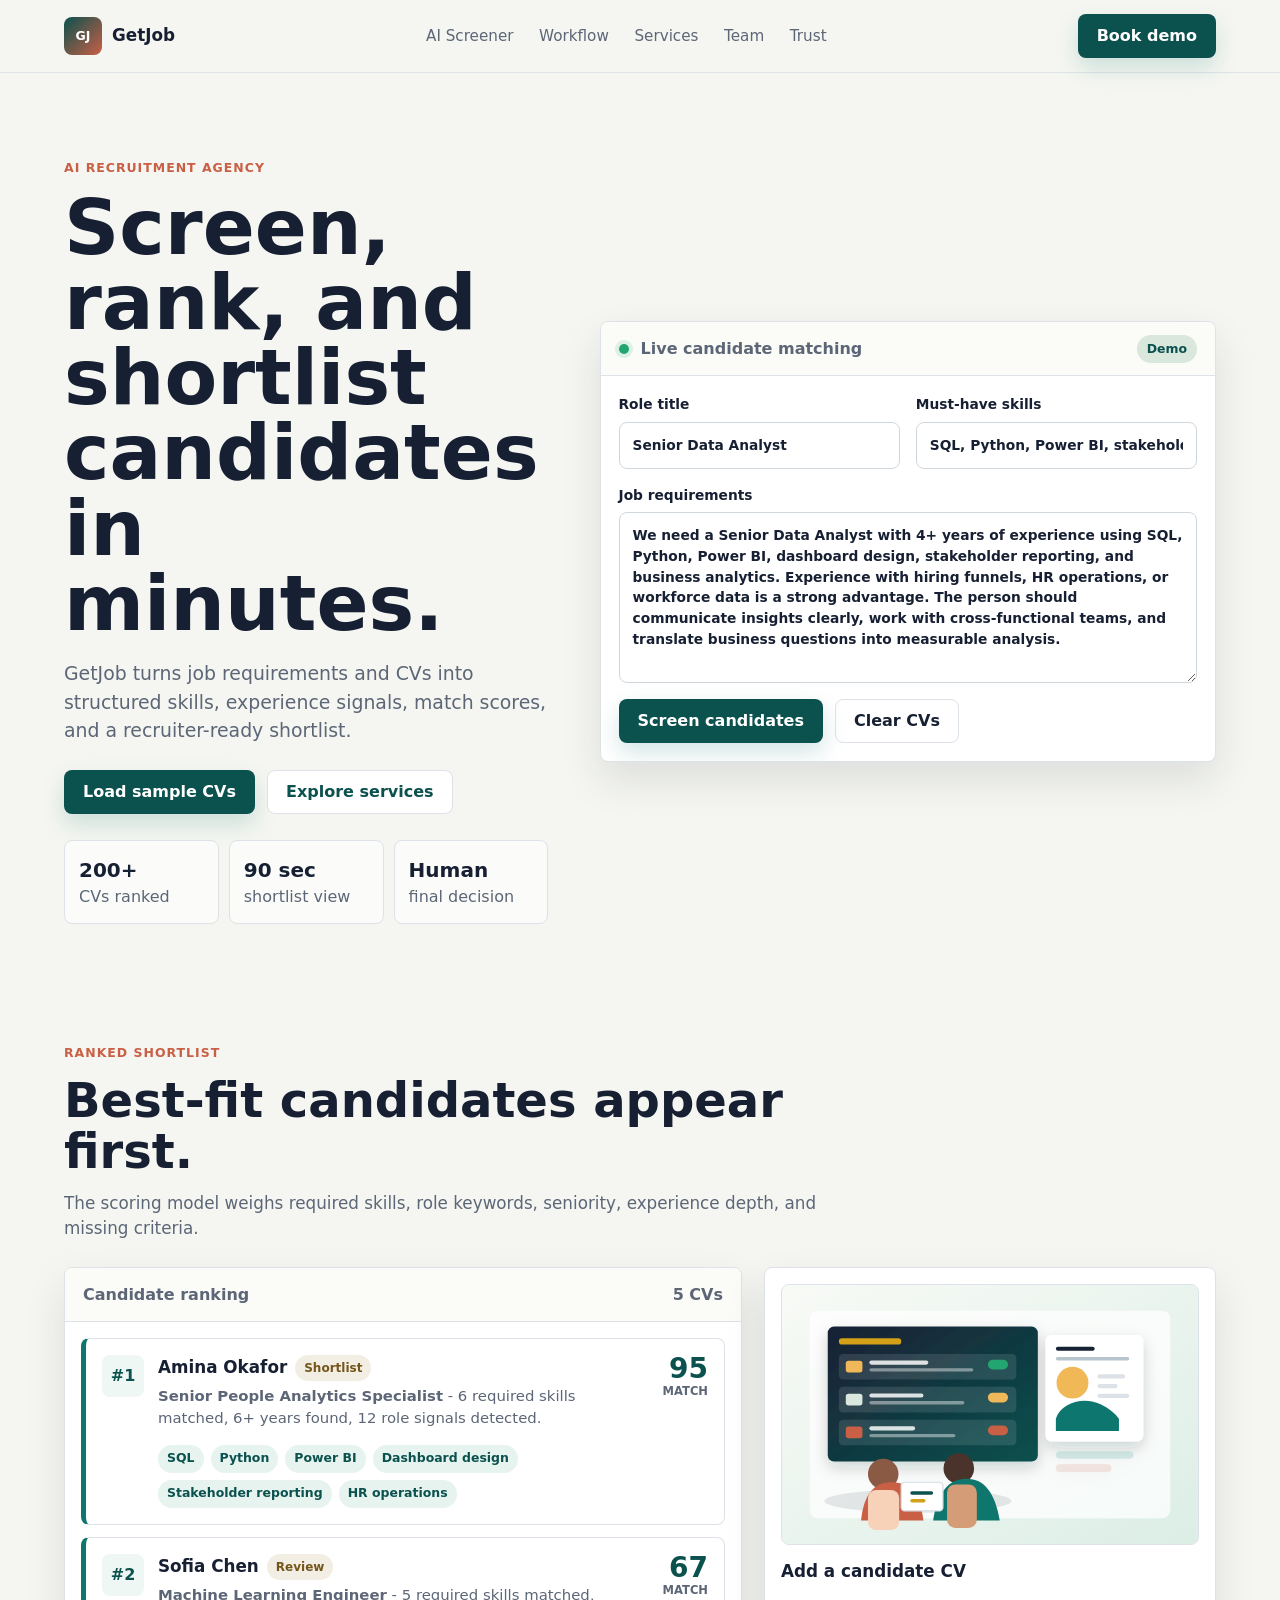
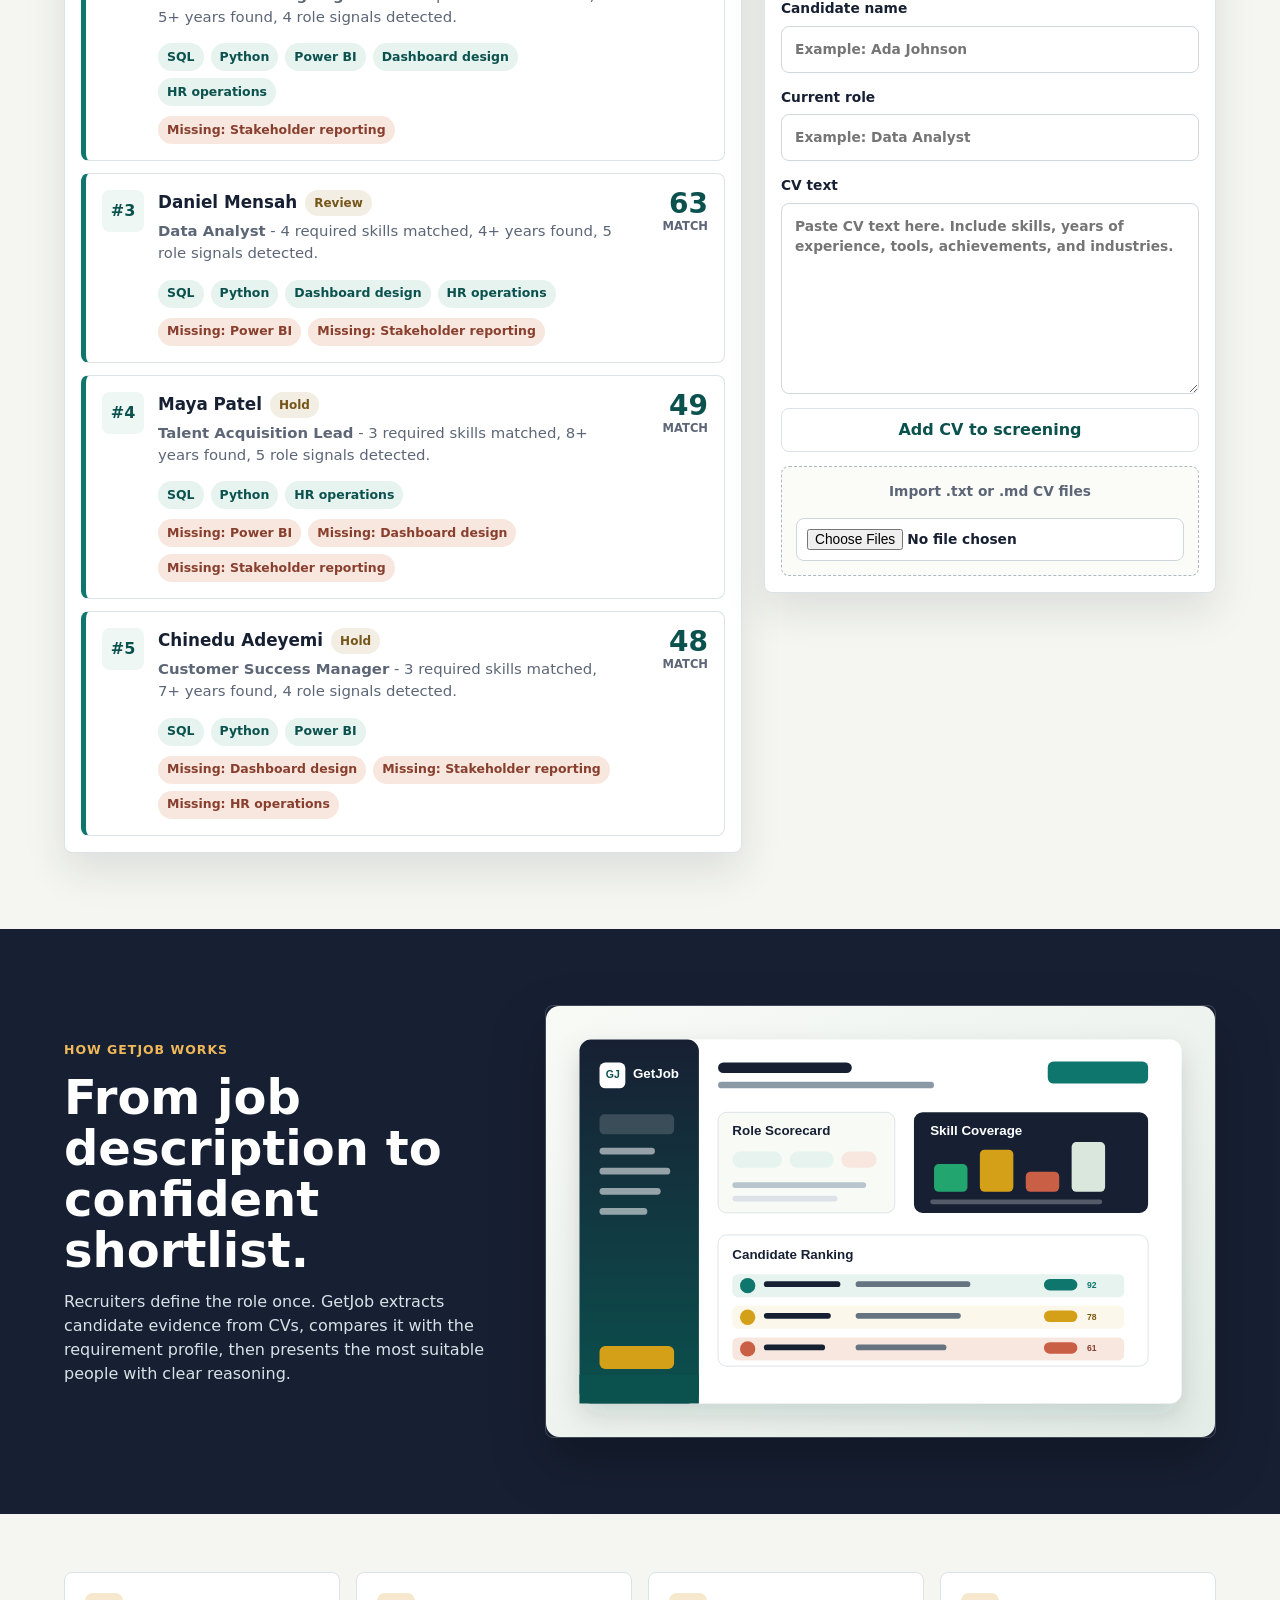
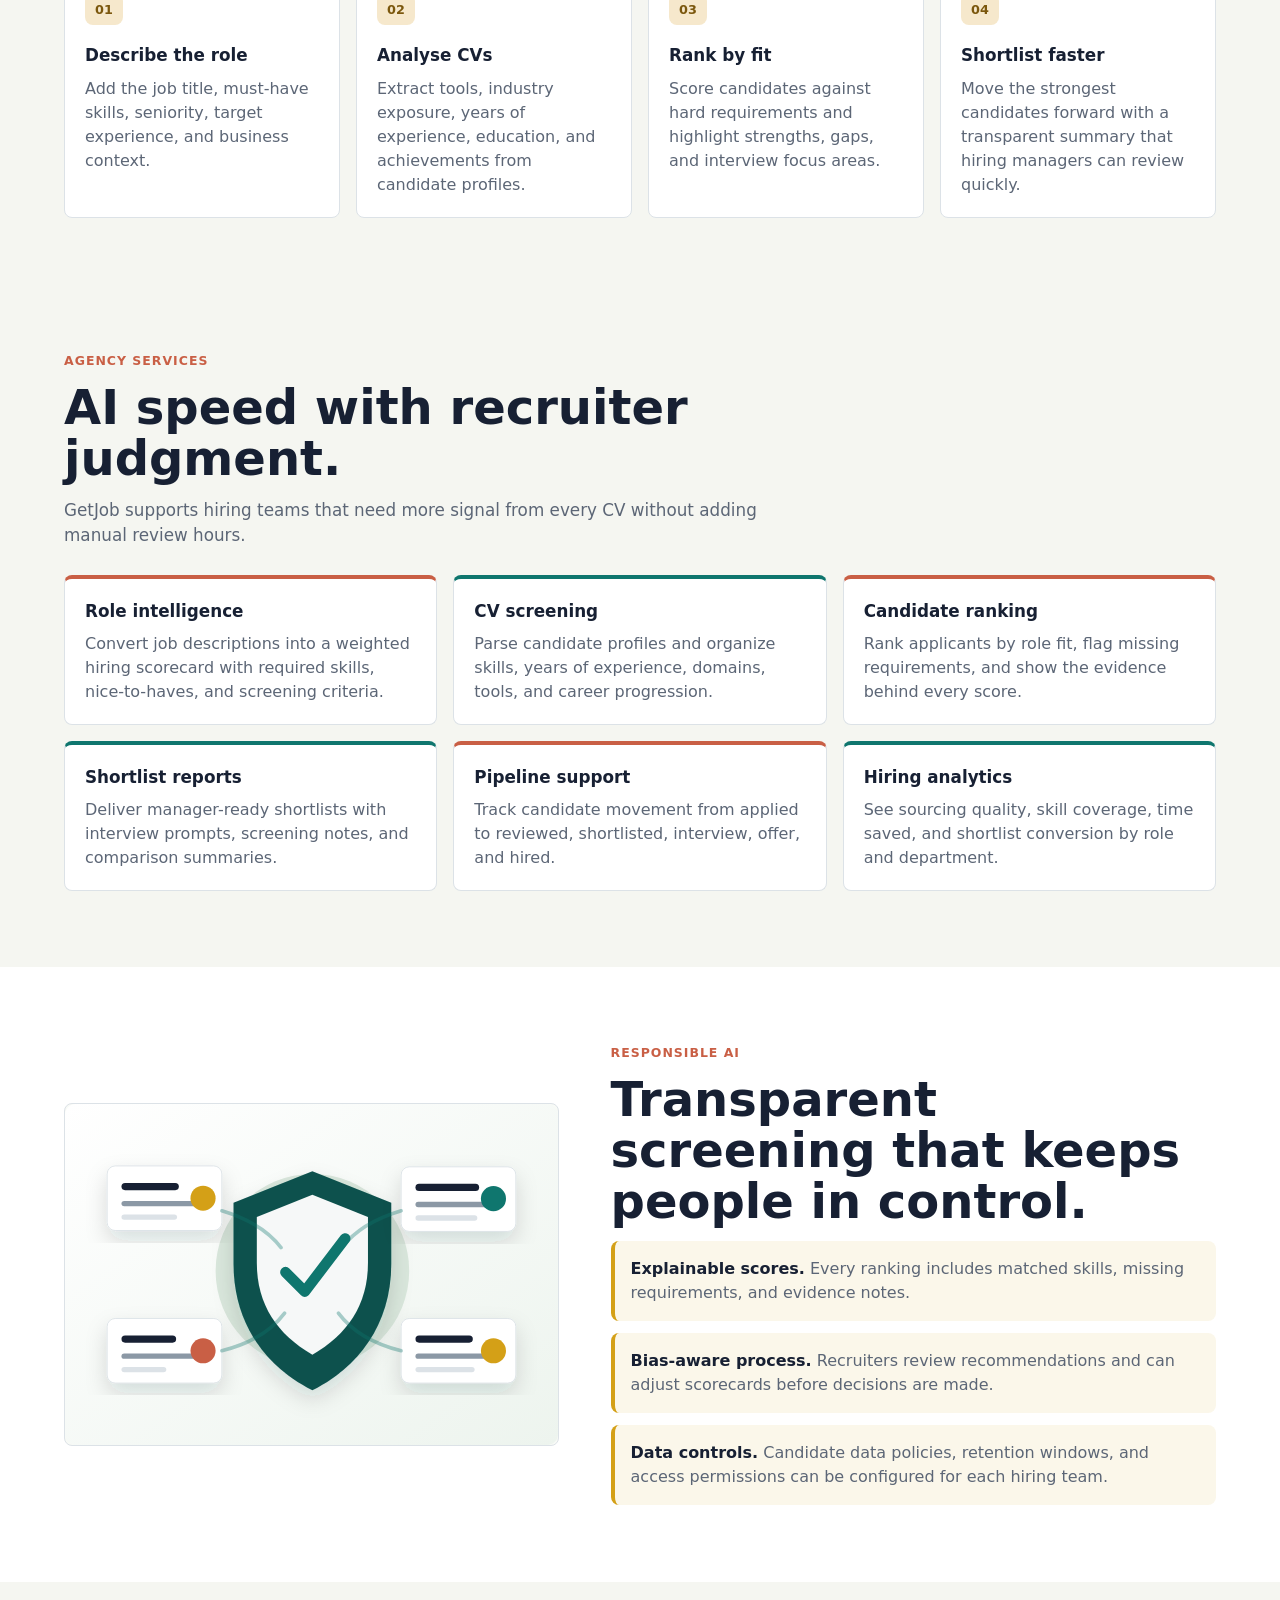
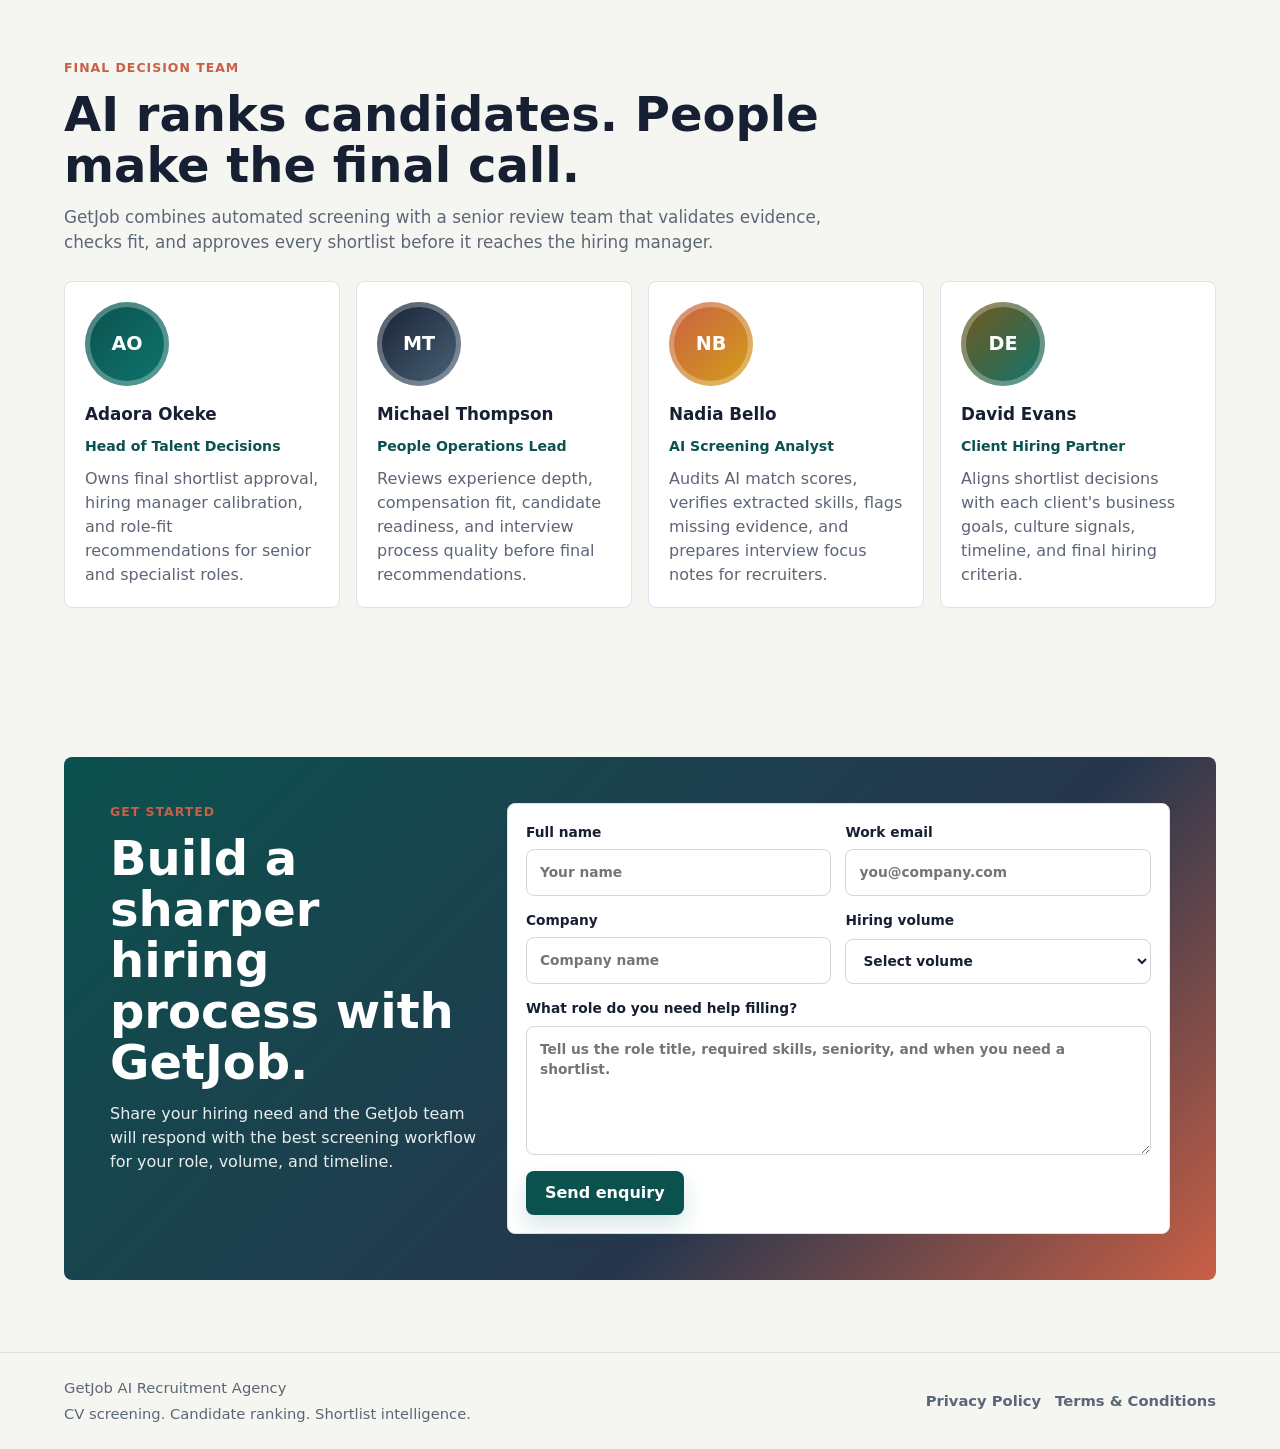
==== index.html @ 0c902a04 "Initial commit" ====
<!DOCTYPE html>
<html lang="en">
  <head>
    <meta charset="UTF-8" />
    <meta name="viewport" content="width=device-width, initial-scale=1.0" />
    <title>GetJob | AI Recruitment Agency</title>
    <meta
      name="description"
      content="GetJob screens CVs, extracts skills and experience, ranks candidates against job requirements, and gives HR teams a ready shortlist."
    />
    <link rel="stylesheet" href="styles.css" />
  </head>
  <body>
    <header class="site-header">
      <a class="brand" href="#top" aria-label="GetJob home">
        <span class="brand-mark">GJ</span>
        <span>GetJob</span>
      </a>
      <nav class="nav-links" aria-label="Primary navigation">
        <a href="#screening">AI Screener</a>
        <a href="#workflow">Workflow</a>
        <a href="#services">Services</a>
        <a href="#team">Team</a>
        <a href="#trust">Trust</a>
      </nav>
      <a class="header-action" href="#contact">Book demo</a>
    </header>

    <main id="top">
      <section class="hero-shell" id="screening">
        <div class="hero-copy">
          <p class="eyebrow">AI Recruitment Agency</p>
          <h1>Screen, rank, and shortlist candidates in minutes.</h1>
          <p class="lead">
            GetJob turns job requirements and CVs into structured skills,
            experience signals, match scores, and a recruiter-ready shortlist.
          </p>
          <div class="hero-actions">
            <button class="primary-button" type="button" data-load-sample>
              Load sample CVs
            </button>
            <a class="secondary-button" href="#services">Explore services</a>
          </div>
          <div class="metrics-strip" aria-label="Product highlights">
            <span><strong>200+</strong> CVs ranked</span>
            <span><strong>90 sec</strong> shortlist view</span>
            <span><strong>Human</strong> final decision</span>
          </div>
        </div>

        <div class="screening-board" aria-label="AI screening workspace">
          <div class="board-toolbar">
            <span class="status-dot"></span>
            <span>Live candidate matching</span>
            <span class="toolbar-pill">Demo</span>
          </div>
          <form class="screening-form" id="screeningForm">
            <label>
              Role title
              <input
                id="roleTitle"
                type="text"
                value="Senior Data Analyst"
                autocomplete="off"
              />
            </label>
            <label>
              Must-have skills
              <input
                id="mustHave"
                type="text"
                value="SQL, Python, Power BI, stakeholder reporting"
                autocomplete="off"
              />
            </label>
            <label class="wide-field">
              Job requirements
              <textarea id="jobRequirements" rows="7">We need a Senior Data Analyst with 4+ years of experience using SQL, Python, Power BI, dashboard design, stakeholder reporting, and business analytics. Experience with hiring funnels, HR operations, or workforce data is a strong advantage. The person should communicate insights clearly, work with cross-functional teams, and translate business questions into measurable analysis.</textarea>
            </label>
            <div class="form-actions">
              <button class="primary-button" type="submit">Screen candidates</button>
              <button class="ghost-button" type="button" data-clear-candidates>
                Clear CVs
              </button>
            </div>
          </form>
        </div>
      </section>

      <section class="results-section" aria-labelledby="rankedTitle">
        <div class="section-heading">
          <p class="eyebrow">Ranked Shortlist</p>
          <h2 id="rankedTitle">Best-fit candidates appear first.</h2>
          <p>
            The scoring model weighs required skills, role keywords,
            seniority, experience depth, and missing criteria.
          </p>
        </div>
        <div class="results-layout">
          <div class="shortlist-panel">
            <div class="panel-header">
              <span>Candidate ranking</span>
              <strong id="candidateCount">0 CVs</strong>
            </div>
            <div id="candidateResults" class="candidate-results"></div>
          </div>
          <aside class="cv-intake" aria-label="Add candidate CV">
            <img
              src="assets/hero-recruitment.svg"
              alt="Recruitment team reviewing ranked candidates"
              class="intake-image"
            />
            <h3>Add a candidate CV</h3>
            <label>
              Candidate name
              <input id="candidateName" type="text" placeholder="Example: Ada Johnson" />
            </label>
            <label>
              Current role
              <input id="candidateRole" type="text" placeholder="Example: Data Analyst" />
            </label>
            <label>
              CV text
              <textarea
                id="candidateCv"
                rows="8"
                placeholder="Paste CV text here. Include skills, years of experience, tools, achievements, and industries."
              ></textarea>
            </label>
            <button class="secondary-button full-width" type="button" data-add-cv>
              Add CV to screening
            </button>
            <label class="file-drop">
              <span>Import .txt or .md CV files</span>
              <input id="cvFiles" type="file" accept=".txt,.md" multiple />
            </label>
          </aside>
        </div>
      </section>

      <section class="visual-band" id="workflow">
        <div class="visual-copy">
          <p class="eyebrow">How GetJob Works</p>
          <h2>From job description to confident shortlist.</h2>
          <p>
            Recruiters define the role once. GetJob extracts candidate
            evidence from CVs, compares it with the requirement profile, then
            presents the most suitable people with clear reasoning.
          </p>
        </div>
        <img
          src="assets/product-dashboard.svg"
          alt="GetJob product dashboard showing candidate scores and skill matches"
          class="dashboard-image"
        />
      </section>

      <section class="step-grid" aria-label="GetJob workflow stages">
        <article>
          <span class="step-number">01</span>
          <h3>Describe the role</h3>
          <p>
            Add the job title, must-have skills, seniority, target experience,
            and business context.
          </p>
        </article>
        <article>
          <span class="step-number">02</span>
          <h3>Analyse CVs</h3>
          <p>
            Extract tools, industry exposure, years of experience, education,
            and achievements from candidate profiles.
          </p>
        </article>
        <article>
          <span class="step-number">03</span>
          <h3>Rank by fit</h3>
          <p>
            Score candidates against hard requirements and highlight strengths,
            gaps, and interview focus areas.
          </p>
        </article>
        <article>
          <span class="step-number">04</span>
          <h3>Shortlist faster</h3>
          <p>
            Move the strongest candidates forward with a transparent summary
            that hiring managers can review quickly.
          </p>
        </article>
      </section>

      <section class="services-section" id="services">
        <div class="section-heading">
          <p class="eyebrow">Agency Services</p>
          <h2>AI speed with recruiter judgment.</h2>
          <p>
            GetJob supports hiring teams that need more signal from every CV
            without adding manual review hours.
          </p>
        </div>
        <div class="service-grid">
          <article>
            <h3>Role intelligence</h3>
            <p>
              Convert job descriptions into a weighted hiring scorecard with
              required skills, nice-to-haves, and screening criteria.
            </p>
          </article>
          <article>
            <h3>CV screening</h3>
            <p>
              Parse candidate profiles and organize skills, years of
              experience, domains, tools, and career progression.
            </p>
          </article>
          <article>
            <h3>Candidate ranking</h3>
            <p>
              Rank applicants by role fit, flag missing requirements, and show
              the evidence behind every score.
            </p>
          </article>
          <article>
            <h3>Shortlist reports</h3>
            <p>
              Deliver manager-ready shortlists with interview prompts,
              screening notes, and comparison summaries.
            </p>
          </article>
          <article>
            <h3>Pipeline support</h3>
            <p>
              Track candidate movement from applied to reviewed, shortlisted,
              interview, offer, and hired.
            </p>
          </article>
          <article>
            <h3>Hiring analytics</h3>
            <p>
              See sourcing quality, skill coverage, time saved, and shortlist
              conversion by role and department.
            </p>
          </article>
        </div>
      </section>

      <section class="trust-section" id="trust">
        <img
          src="assets/compliance-visual.svg"
          alt="Responsible AI hiring controls illustration"
          class="trust-image"
        />
        <div>
          <p class="eyebrow">Responsible AI</p>
          <h2>Transparent screening that keeps people in control.</h2>
          <div class="trust-list">
            <p><strong>Explainable scores.</strong> Every ranking includes matched skills, missing requirements, and evidence notes.</p>
            <p><strong>Bias-aware process.</strong> Recruiters review recommendations and can adjust scorecards before decisions are made.</p>
            <p><strong>Data controls.</strong> Candidate data policies, retention windows, and access permissions can be configured for each hiring team.</p>
          </div>
        </div>
      </section>

      <section class="team-section" id="team">
        <div class="section-heading">
          <p class="eyebrow">Final Decision Team</p>
          <h2>AI ranks candidates. People make the final call.</h2>
          <p>
            GetJob combines automated screening with a senior review team that
            validates evidence, checks fit, and approves every shortlist before
            it reaches the hiring manager.
          </p>
        </div>
        <div class="team-grid">
          <article class="team-card">
            <div class="member-photo member-one" aria-hidden="true">AO</div>
            <div>
              <h3>Adaora Okeke</h3>
              <p class="member-role">Head of Talent Decisions</p>
              <p>
                Owns final shortlist approval, hiring manager calibration, and
                role-fit recommendations for senior and specialist roles.
              </p>
            </div>
          </article>
          <article class="team-card">
            <div class="member-photo member-two" aria-hidden="true">MT</div>
            <div>
              <h3>Michael Thompson</h3>
              <p class="member-role">People Operations Lead</p>
              <p>
                Reviews experience depth, compensation fit, candidate readiness,
                and interview process quality before final recommendations.
              </p>
            </div>
          </article>
          <article class="team-card">
            <div class="member-photo member-three" aria-hidden="true">NB</div>
            <div>
              <h3>Nadia Bello</h3>
              <p class="member-role">AI Screening Analyst</p>
              <p>
                Audits AI match scores, verifies extracted skills, flags missing
                evidence, and prepares interview focus notes for recruiters.
              </p>
            </div>
          </article>
          <article class="team-card">
            <div class="member-photo member-four" aria-hidden="true">DE</div>
            <div>
              <h3>David Evans</h3>
              <p class="member-role">Client Hiring Partner</p>
              <p>
                Aligns shortlist decisions with each client's business goals,
                culture signals, timeline, and final hiring criteria.
              </p>
            </div>
          </article>
        </div>
      </section>

      <section class="contact-section" id="contact">
        <div class="contact-copy">
          <p class="eyebrow">Get Started</p>
          <h2>Build a sharper hiring process with GetJob.</h2>
          <p>
            Share your hiring need and the GetJob team will respond with the
            best screening workflow for your role, volume, and timeline.
          </p>
        </div>
        <form class="contact-form" id="contactForm">
          <div class="contact-form-grid">
            <label>
              Full name
              <input id="contactName" name="name" type="text" placeholder="Your name" required />
            </label>
            <label>
              Work email
              <input id="contactEmail" name="email" type="email" placeholder="you@company.com" required />
            </label>
            <label>
              Company
              <input id="contactCompany" name="company" type="text" placeholder="Company name" required />
            </label>
            <label>
              Hiring volume
              <select id="contactVolume" name="volume" required>
                <option value="">Select volume</option>
                <option>1-3 roles this month</option>
                <option>4-10 roles this month</option>
                <option>10+ roles this month</option>
                <option>Ongoing recruitment support</option>
              </select>
            </label>
            <label class="wide-field">
              What role do you need help filling?
              <textarea
                id="contactMessage"
                name="message"
                rows="5"
                placeholder="Tell us the role title, required skills, seniority, and when you need a shortlist."
                required
              ></textarea>
            </label>
          </div>
          <div class="contact-actions">
            <button class="primary-button" type="submit">Send enquiry</button>
            <p id="contactStatus" class="contact-status" role="status" aria-live="polite"></p>
          </div>
        </form>
      </section>
    </main>

    <footer class="site-footer">
      <div class="footer-meta">
        <span>GetJob AI Recruitment Agency</span>
        <span>CV screening. Candidate ranking. Shortlist intelligence.</span>
      </div>
      <nav class="footer-links" aria-label="Footer">
        <a href="privacy-policy.html">Privacy Policy</a>
        <a href="terms.html">Terms &amp; Conditions</a>
      </nav>
    </footer>

    <script src="script.js"></script>
  </body>
</html>
---- styles.css ----
:root {
  --ink: #172033;
  --muted: #5c6676;
  --paper: #f5f6f1;
  --panel: #ffffff;
  --line: #dce2e7;
  --teal: #0f766e;
  --teal-dark: #0b514e;
  --coral: #c95f45;
  --gold: #d4a017;
  --sage: #d9e7dc;
  --shadow: 0 18px 42px rgba(23, 32, 51, 0.11);
  --radius: 8px;
}

* {
  box-sizing: border-box;
}

html {
  scroll-behavior: smooth;
}

body {
  margin: 0;
  font-family: Inter, ui-sans-serif, system-ui, -apple-system, BlinkMacSystemFont,
    "Segoe UI", sans-serif;
  color: var(--ink);
  background: var(--paper);
  line-height: 1.5;
}

img,
svg {
  display: block;
  max-width: 100%;
}

a {
  color: inherit;
  text-decoration: none;
}

button,
input,
select,
textarea {
  font: inherit;
}

button {
  cursor: pointer;
}

.site-header {
  position: sticky;
  top: 0;
  z-index: 20;
  display: flex;
  align-items: center;
  justify-content: space-between;
  gap: 20px;
  min-height: 72px;
  padding: 14px clamp(18px, 5vw, 64px);
  background: rgba(245, 246, 241, 0.94);
  border-bottom: 1px solid rgba(220, 226, 231, 0.9);
  backdrop-filter: blur(14px);
}

.brand {
  display: inline-flex;
  align-items: center;
  gap: 10px;
  min-width: max-content;
  font-weight: 800;
  font-size: 1.05rem;
}

.brand-mark {
  display: grid;
  place-items: center;
  width: 38px;
  height: 38px;
  border-radius: var(--radius);
  color: #fff;
  background: linear-gradient(135deg, var(--teal-dark), var(--coral));
  font-size: 0.78rem;
}

.nav-links {
  display: flex;
  align-items: center;
  justify-content: center;
  gap: clamp(12px, 2vw, 28px);
  color: var(--muted);
  font-size: 0.95rem;
}

.nav-links a {
  padding: 8px 0;
}

.nav-links a:hover {
  color: var(--teal-dark);
}

.header-action,
.primary-button,
.secondary-button,
.ghost-button {
  display: inline-flex;
  align-items: center;
  justify-content: center;
  min-height: 44px;
  border-radius: var(--radius);
  border: 1px solid transparent;
  padding: 0 18px;
  font-weight: 750;
  white-space: nowrap;
  transition: transform 150ms ease, box-shadow 150ms ease, border-color 150ms ease,
    background 150ms ease;
}

.header-action,
.primary-button {
  color: #fff;
  background: var(--teal-dark);
  box-shadow: 0 10px 22px rgba(15, 118, 110, 0.18);
}

.secondary-button {
  color: var(--teal-dark);
  background: #fff;
  border-color: var(--line);
}

.ghost-button {
  color: var(--ink);
  background: transparent;
  border-color: var(--line);
}

.header-action:hover,
.primary-button:hover,
.secondary-button:hover,
.ghost-button:hover {
  transform: translateY(-1px);
  box-shadow: 0 12px 28px rgba(23, 32, 51, 0.12);
}

.hero-shell {
  display: grid;
  grid-template-columns: minmax(0, 0.88fr) minmax(420px, 1.12fr);
  gap: clamp(22px, 4vw, 52px);
  align-items: center;
  padding: clamp(38px, 7vw, 86px) clamp(18px, 5vw, 64px) 44px;
}

.hero-copy {
  max-width: 640px;
}

.eyebrow {
  margin: 0 0 12px;
  color: var(--coral);
  font-size: 0.78rem;
  font-weight: 850;
  letter-spacing: 0.08em;
  text-transform: uppercase;
}

h1,
h2,
h3,
p {
  margin-top: 0;
}

h1 {
  margin-bottom: 18px;
  font-size: clamp(2.35rem, 7vw, 4.8rem);
  line-height: 0.98;
  letter-spacing: 0;
}

h2 {
  margin-bottom: 14px;
  font-size: clamp(1.85rem, 4vw, 3rem);
  line-height: 1.06;
  letter-spacing: 0;
}

h3 {
  margin-bottom: 8px;
  font-size: 1.05rem;
  letter-spacing: 0;
}

.lead {
  max-width: 58ch;
  color: var(--muted);
  font-size: clamp(1.02rem, 2vw, 1.18rem);
}

.hero-actions {
  display: flex;
  flex-wrap: wrap;
  gap: 12px;
  margin: 26px 0;
}

.metrics-strip {
  display: grid;
  grid-template-columns: repeat(3, minmax(0, 1fr));
  gap: 10px;
  max-width: 560px;
}

.metrics-strip span {
  min-height: 76px;
  padding: 14px;
  border: 1px solid var(--line);
  border-radius: var(--radius);
  background: rgba(255, 255, 255, 0.66);
  color: var(--muted);
}

.metrics-strip strong {
  display: block;
  color: var(--ink);
  font-size: 1.25rem;
}

.screening-board,
.shortlist-panel,
.cv-intake,
.step-grid article,
.service-grid article,
.team-card,
.contact-form {
  border: 1px solid var(--line);
  border-radius: var(--radius);
  background: var(--panel);
  box-shadow: var(--shadow);
}

.screening-board {
  overflow: hidden;
}

.board-toolbar,
.panel-header {
  display: flex;
  align-items: center;
  justify-content: space-between;
  gap: 12px;
  min-height: 54px;
  padding: 0 18px;
  border-bottom: 1px solid var(--line);
  background: #fbfcf8;
  color: var(--muted);
  font-weight: 750;
}

.status-dot {
  width: 10px;
  height: 10px;
  border-radius: 50%;
  background: #23a56f;
  box-shadow: 0 0 0 4px rgba(35, 165, 111, 0.14);
}

.toolbar-pill {
  margin-left: auto;
  padding: 5px 10px;
  border-radius: 999px;
  color: var(--teal-dark);
  background: var(--sage);
  font-size: 0.78rem;
}

.screening-form {
  display: grid;
  grid-template-columns: repeat(2, minmax(0, 1fr));
  gap: 16px;
  padding: 18px;
}

label {
  display: grid;
  gap: 7px;
  color: var(--ink);
  font-size: 0.86rem;
  font-weight: 780;
}

input,
select,
textarea {
  width: 100%;
  border: 1px solid #cfd7dd;
  border-radius: var(--radius);
  background: #fff;
  color: var(--ink);
  padding: 12px 13px;
  outline: none;
}

textarea {
  min-height: 144px;
  resize: vertical;
}

input:focus,
select:focus,
textarea:focus {
  border-color: var(--teal);
  box-shadow: 0 0 0 4px rgba(15, 118, 110, 0.1);
}

.wide-field,
.form-actions {
  grid-column: 1 / -1;
}

.form-actions {
  display: flex;
  flex-wrap: wrap;
  gap: 12px;
}

.results-section,
.services-section {
  padding: clamp(36px, 6vw, 76px) clamp(18px, 5vw, 64px);
}

.section-heading {
  max-width: 760px;
  margin-bottom: 26px;
}

.section-heading p:not(.eyebrow) {
  color: var(--muted);
  font-size: 1.05rem;
}

.results-layout {
  display: grid;
  grid-template-columns: minmax(0, 1.2fr) minmax(320px, 0.8fr);
  gap: 22px;
  align-items: start;
}

.shortlist-panel {
  min-height: 620px;
  overflow: hidden;
}

.candidate-results {
  display: grid;
  gap: 12px;
  padding: 16px;
}

.empty-state {
  display: grid;
  place-items: center;
  min-height: 280px;
  padding: 24px;
  color: var(--muted);
  text-align: center;
}

.candidate-card {
  display: grid;
  grid-template-columns: auto minmax(0, 1fr) auto;
  gap: 14px;
  align-items: start;
  padding: 16px;
  border: 1px solid var(--line);
  border-left: 5px solid var(--teal);
  border-radius: var(--radius);
  background: #fff;
}

.rank-badge {
  display: grid;
  place-items: center;
  width: 42px;
  height: 42px;
  border-radius: var(--radius);
  background: #eef7f3;
  color: var(--teal-dark);
  font-weight: 850;
}

.candidate-main {
  min-width: 0;
}

.candidate-title {
  display: flex;
  align-items: center;
  flex-wrap: wrap;
  gap: 8px;
  margin-bottom: 4px;
}

.candidate-title h3 {
  margin: 0;
  overflow-wrap: anywhere;
}

.role-pill {
  border-radius: 999px;
  padding: 4px 9px;
  background: #f2eee3;
  color: #75561a;
  font-size: 0.75rem;
  font-weight: 800;
}

.candidate-summary {
  color: var(--muted);
  font-size: 0.93rem;
}

.skill-list,
.gap-list {
  display: flex;
  flex-wrap: wrap;
  gap: 7px;
  margin-top: 10px;
}

.skill-list span,
.gap-list span {
  display: inline-flex;
  align-items: center;
  min-height: 28px;
  border-radius: 999px;
  padding: 4px 9px;
  font-size: 0.78rem;
  font-weight: 760;
}

.skill-list span {
  color: var(--teal-dark);
  background: #e6f3ef;
}

.gap-list span {
  color: #883f2d;
  background: #f8e7df;
}

.score-block {
  min-width: 76px;
  text-align: right;
}

.score {
  color: var(--teal-dark);
  font-size: 1.75rem;
  font-weight: 900;
  line-height: 1;
}

.score-label {
  color: var(--muted);
  font-size: 0.72rem;
  font-weight: 800;
  text-transform: uppercase;
}

.cv-intake {
  display: grid;
  gap: 14px;
  padding: 16px;
}

.intake-image {
  width: 100%;
  aspect-ratio: 16 / 10;
  object-fit: cover;
  border: 1px solid var(--line);
  border-radius: var(--radius);
  background: #eef3ef;
}

.cv-intake h3 {
  margin: 0;
}

.full-width {
  width: 100%;
}

.file-drop {
  padding: 14px;
  border: 1px dashed #aeb9c2;
  border-radius: var(--radius);
  background: #fbfcf8;
  color: var(--muted);
  text-align: center;
}

.file-drop input {
  margin-top: 10px;
  padding: 10px;
}

.visual-band {
  display: grid;
  grid-template-columns: minmax(0, 0.78fr) minmax(360px, 1.22fr);
  gap: clamp(22px, 4vw, 52px);
  align-items: center;
  padding: clamp(38px, 6vw, 80px) clamp(18px, 5vw, 64px);
  background: #172033;
  color: #fff;
}

.visual-band .eyebrow {
  color: #f1b859;
}

.visual-band p:not(.eyebrow) {
  color: #d9e1e7;
}

.dashboard-image {
  width: 100%;
  border: 1px solid rgba(255, 255, 255, 0.18);
  border-radius: var(--radius);
  box-shadow: 0 24px 54px rgba(0, 0, 0, 0.28);
}

.step-grid,
.service-grid {
  display: grid;
  gap: 16px;
}

.step-grid {
  grid-template-columns: repeat(4, minmax(0, 1fr));
  padding: clamp(32px, 5vw, 58px) clamp(18px, 5vw, 64px);
}

.step-grid article,
.service-grid article {
  box-shadow: none;
  padding: 20px;
}

.step-grid p,
.service-grid p {
  color: var(--muted);
  margin-bottom: 0;
}

.step-number {
  display: inline-grid;
  place-items: center;
  width: 38px;
  height: 32px;
  margin-bottom: 18px;
  border-radius: var(--radius);
  background: #f6e8cc;
  color: #7b570d;
  font-weight: 900;
  font-size: 0.8rem;
}

.service-grid {
  grid-template-columns: repeat(3, minmax(0, 1fr));
}

.service-grid article:nth-child(2n) {
  border-top: 4px solid var(--teal);
}

.service-grid article:nth-child(2n + 1) {
  border-top: 4px solid var(--coral);
}

.trust-section {
  display: grid;
  grid-template-columns: minmax(320px, 0.9fr) minmax(0, 1.1fr);
  gap: clamp(22px, 4vw, 52px);
  align-items: center;
  padding: clamp(38px, 6vw, 80px) clamp(18px, 5vw, 64px);
  background: #fff;
}

.trust-image {
  width: 100%;
  border-radius: var(--radius);
  border: 1px solid var(--line);
  background: #f8faf6;
}

.trust-list {
  display: grid;
  gap: 12px;
  color: var(--muted);
}

.trust-list p {
  margin: 0;
  padding: 16px;
  border-left: 4px solid var(--gold);
  background: #fbf7ea;
  border-radius: var(--radius);
}

.trust-list strong {
  color: var(--ink);
}

.team-section {
  padding: clamp(38px, 6vw, 80px) clamp(18px, 5vw, 64px);
}

.team-grid {
  display: grid;
  grid-template-columns: repeat(4, minmax(0, 1fr));
  gap: 16px;
}

.team-card {
  display: grid;
  gap: 16px;
  align-content: start;
  box-shadow: none;
  padding: 20px;
}

.member-photo {
  display: grid;
  place-items: center;
  width: 84px;
  height: 84px;
  border-radius: 50%;
  color: #fff;
  font-size: 1.2rem;
  font-weight: 900;
  box-shadow: inset 0 0 0 5px rgba(255, 255, 255, 0.28);
}

.member-one {
  background: linear-gradient(135deg, #0b514e, #0f766e);
}

.member-two {
  background: linear-gradient(135deg, #172033, #4b6478);
}

.member-three {
  background: linear-gradient(135deg, #c95f45, #d4a017);
}

.member-four {
  background: linear-gradient(135deg, #75561a, #0f766e);
}

.member-role {
  margin-bottom: 10px;
  color: var(--teal-dark);
  font-size: 0.88rem;
  font-weight: 850;
}

.team-card p:last-child {
  margin-bottom: 0;
  color: var(--muted);
}

.contact-section {
  display: grid;
  grid-template-columns: minmax(0, 0.72fr) minmax(360px, 1.28fr);
  gap: 24px;
  align-items: start;
  margin: clamp(32px, 6vw, 72px) clamp(18px, 5vw, 64px);
  padding: clamp(26px, 5vw, 46px);
  border-radius: var(--radius);
  color: #fff;
  background: linear-gradient(135deg, var(--teal-dark), #26364d 64%, var(--coral));
}

.contact-section p:not(.eyebrow) {
  max-width: 660px;
  color: #e8eef0;
}

.contact-form {
  padding: 18px;
  box-shadow: none;
}

.contact-form-grid {
  display: grid;
  grid-template-columns: repeat(2, minmax(0, 1fr));
  gap: 14px;
}

.contact-form textarea {
  min-height: 118px;
}

.contact-actions {
  display: flex;
  align-items: center;
  gap: 14px;
  margin-top: 16px;
}

.contact-section .primary-button {
  color: var(--teal-dark);
  background: #fff;
}

.contact-form .primary-button {
  color: #fff;
  background: var(--teal-dark);
}

.contact-status {
  margin: 0;
  color: var(--teal-dark);
  font-size: 0.9rem;
  font-weight: 780;
}

.site-footer {
  display: flex;
  flex-wrap: wrap;
  justify-content: space-between;
  gap: 12px;
  padding: 24px clamp(18px, 5vw, 64px);
  border-top: 1px solid var(--line);
  color: var(--muted);
  font-size: 0.92rem;
}

.footer-meta {
  display: grid;
  gap: 4px;
}

.footer-links {
  display: flex;
  align-items: center;
  gap: 14px;
}

.footer-links a {
  color: var(--muted);
  font-weight: 700;
  text-decoration: none;
}

.footer-links a:hover {
  color: var(--ink);
  text-decoration: underline;
}

.footer-links a[aria-current="page"] {
  color: var(--ink);
}

.legal-shell {
  padding: 48px clamp(18px, 5vw, 64px) 64px;
}

.legal-hero {
  max-width: 920px;
}

.legal-hero-actions {
  display: flex;
  flex-wrap: wrap;
  gap: 12px;
  margin-top: 18px;
}

.legal-content {
  display: grid;
  grid-template-columns: repeat(2, minmax(0, 1fr));
  gap: 18px;
  margin-top: 32px;
  max-width: 1120px;
}

.legal-card {
  padding: 22px 22px 20px;
  border-radius: 18px;
  border: 1px solid var(--line);
  background: #fff;
  box-shadow: var(--shadow);
}

.legal-card h2 {
  margin-top: 0;
  font-size: 1.1rem;
}

.legal-card p {
  margin-bottom: 0;
  color: var(--muted);
}

@media (max-width: 1080px) {
  .hero-shell,
  .results-layout,
  .visual-band,
  .trust-section,
  .contact-section {
    grid-template-columns: 1fr;
  }

  .legal-content {
    grid-template-columns: 1fr;
  }

  .screening-board {
    max-width: none;
  }

  .step-grid,
  .service-grid,
  .team-grid {
    grid-template-columns: repeat(2, minmax(0, 1fr));
  }
}

@media (max-width: 760px) {
  .site-header {
    align-items: flex-start;
    flex-wrap: wrap;
  }

  .nav-links {
    order: 3;
    width: 100%;
    justify-content: flex-start;
    overflow-x: auto;
    padding-bottom: 3px;
  }

  .hero-shell {
    padding-top: 30px;
  }

  h1 {
    font-size: clamp(2.2rem, 15vw, 3.2rem);
  }

  .metrics-strip,
  .screening-form,
  .contact-form-grid,
  .step-grid,
  .service-grid,
  .team-grid {
    grid-template-columns: 1fr;
  }

  .candidate-card {
    grid-template-columns: auto minmax(0, 1fr);
  }

  .score-block {
    grid-column: 1 / -1;
    text-align: left;
  }

  .contact-section {
    align-items: stretch;
  }

  .contact-actions {
    align-items: stretch;
    flex-direction: column;
  }

  .contact-section .primary-button,
  .contact-form .primary-button {
    width: 100%;
  }
}

@media (max-width: 480px) {
  .header-action {
    width: 100%;
  }

  .hero-actions,
  .form-actions {
    flex-direction: column;
  }

  .hero-actions > *,
  .form-actions > * {
    width: 100%;
  }

  .board-toolbar,
  .panel-header {
    align-items: flex-start;
    flex-direction: column;
    padding: 14px 16px;
  }
}
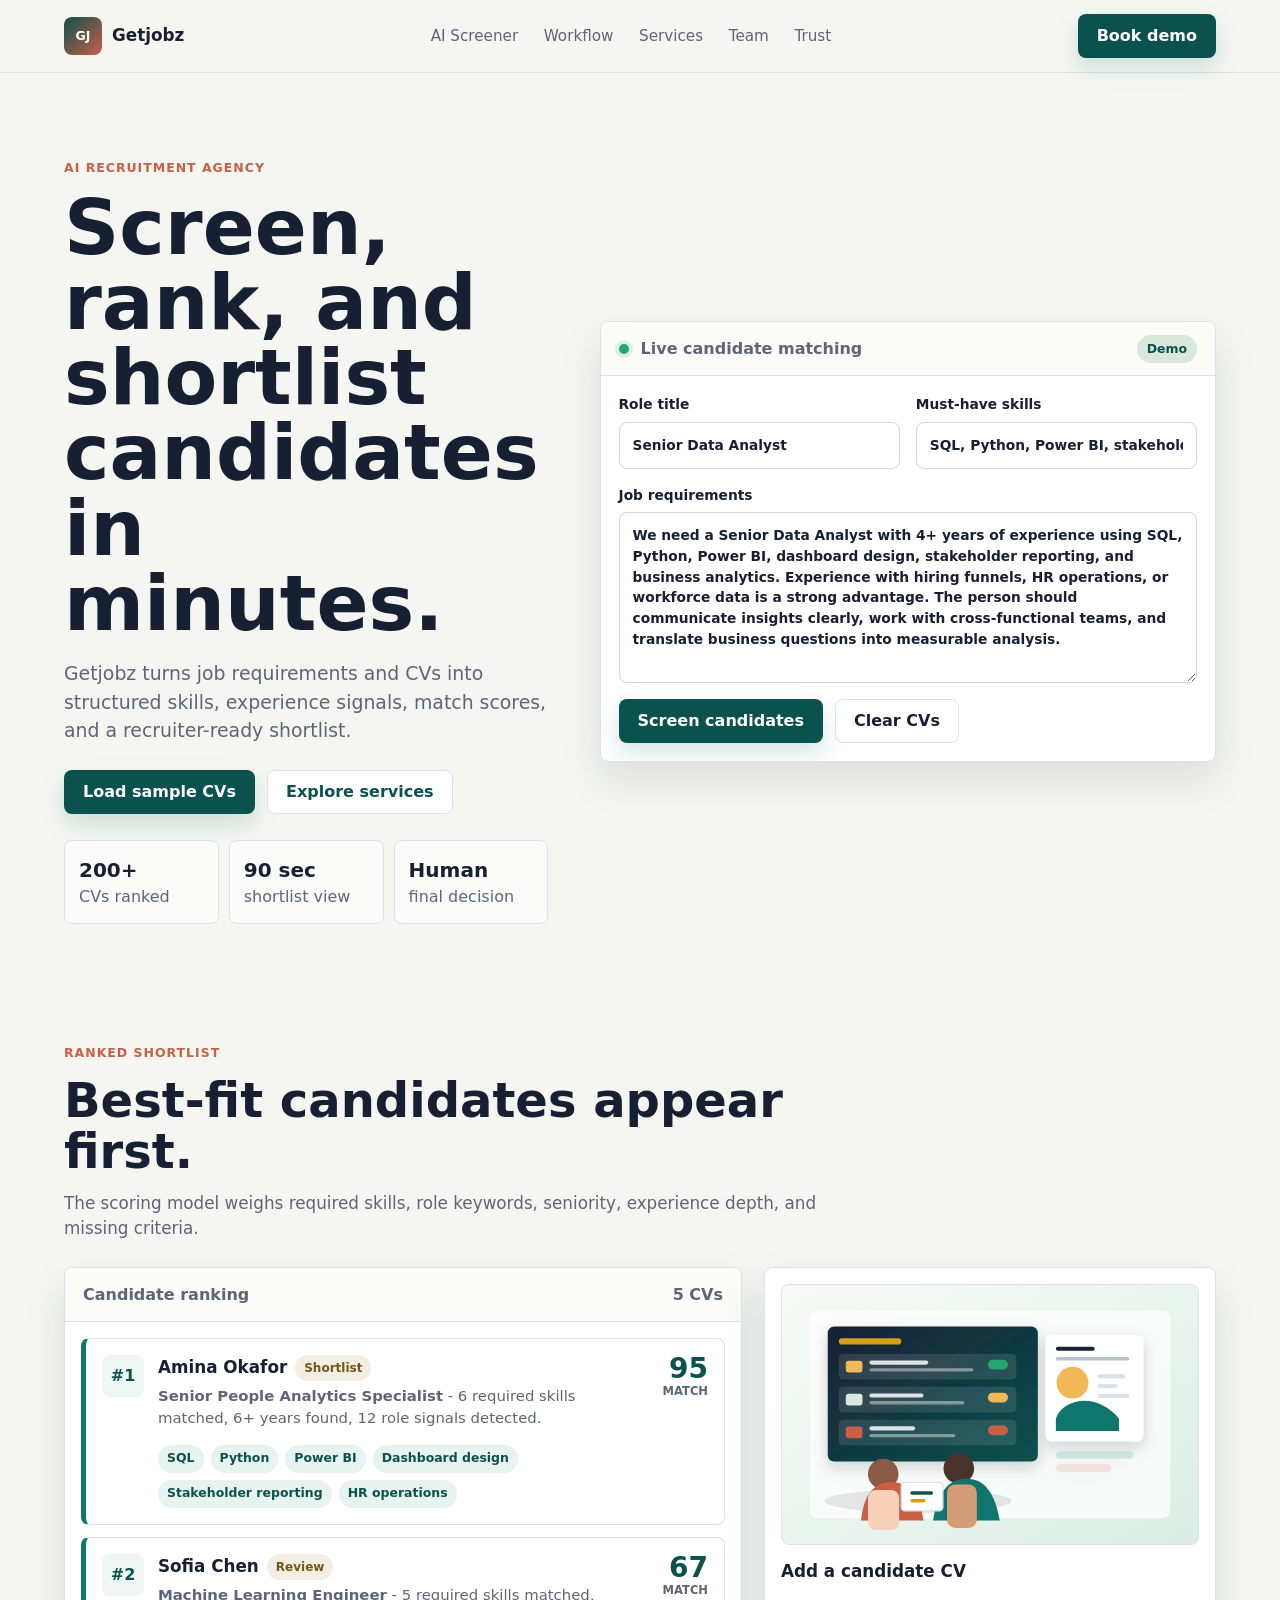
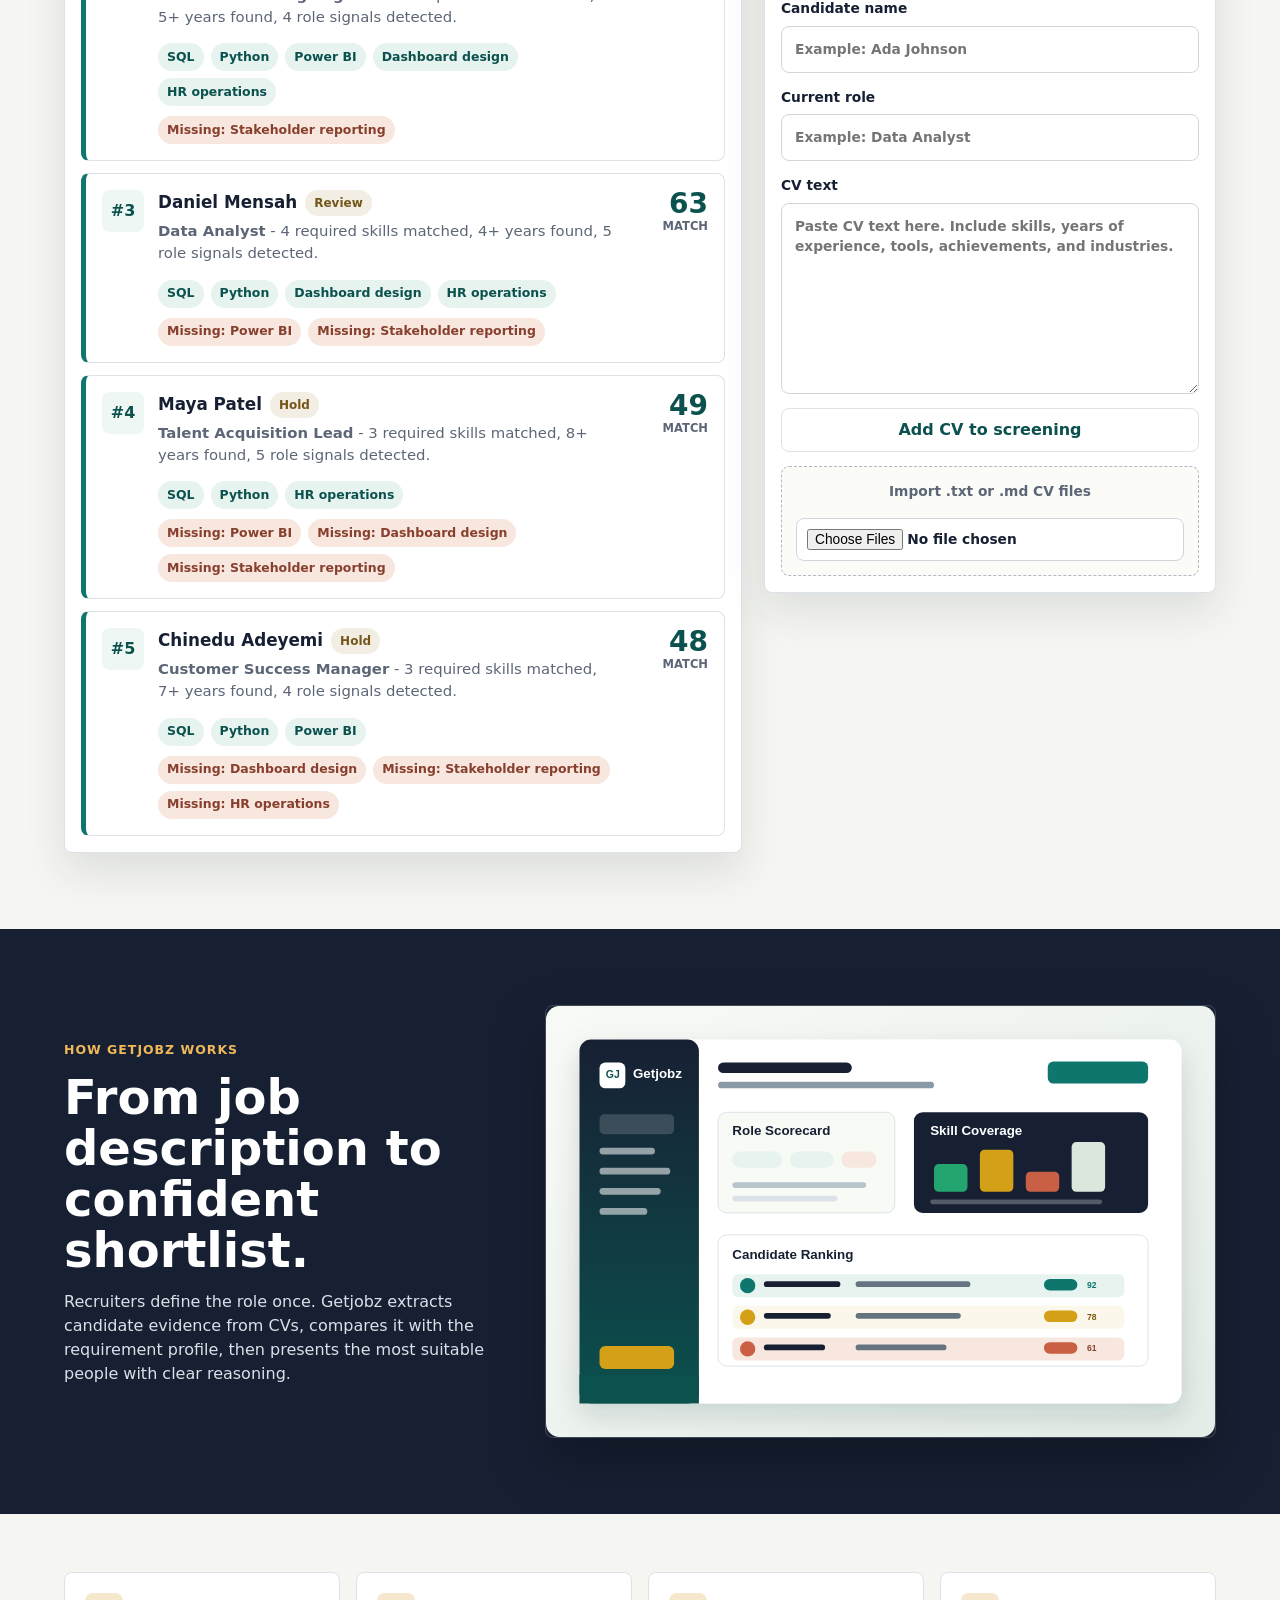
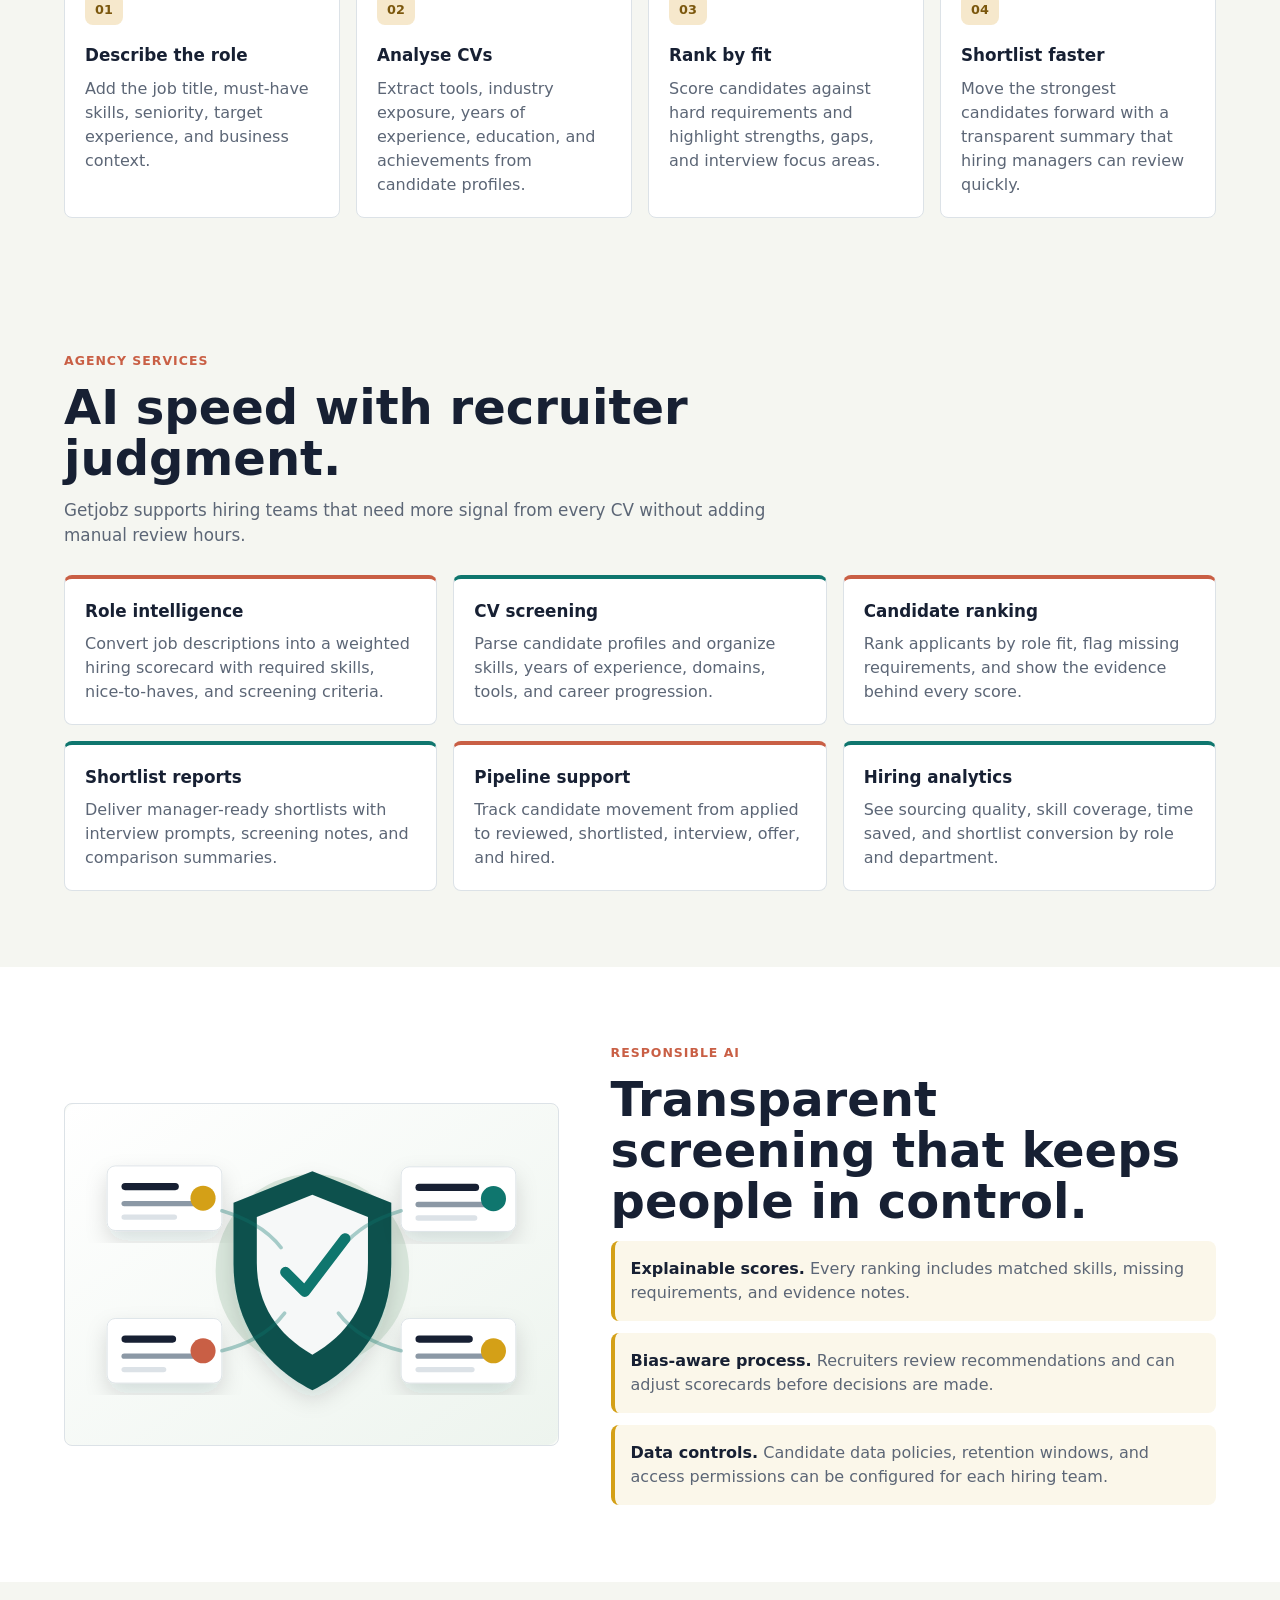
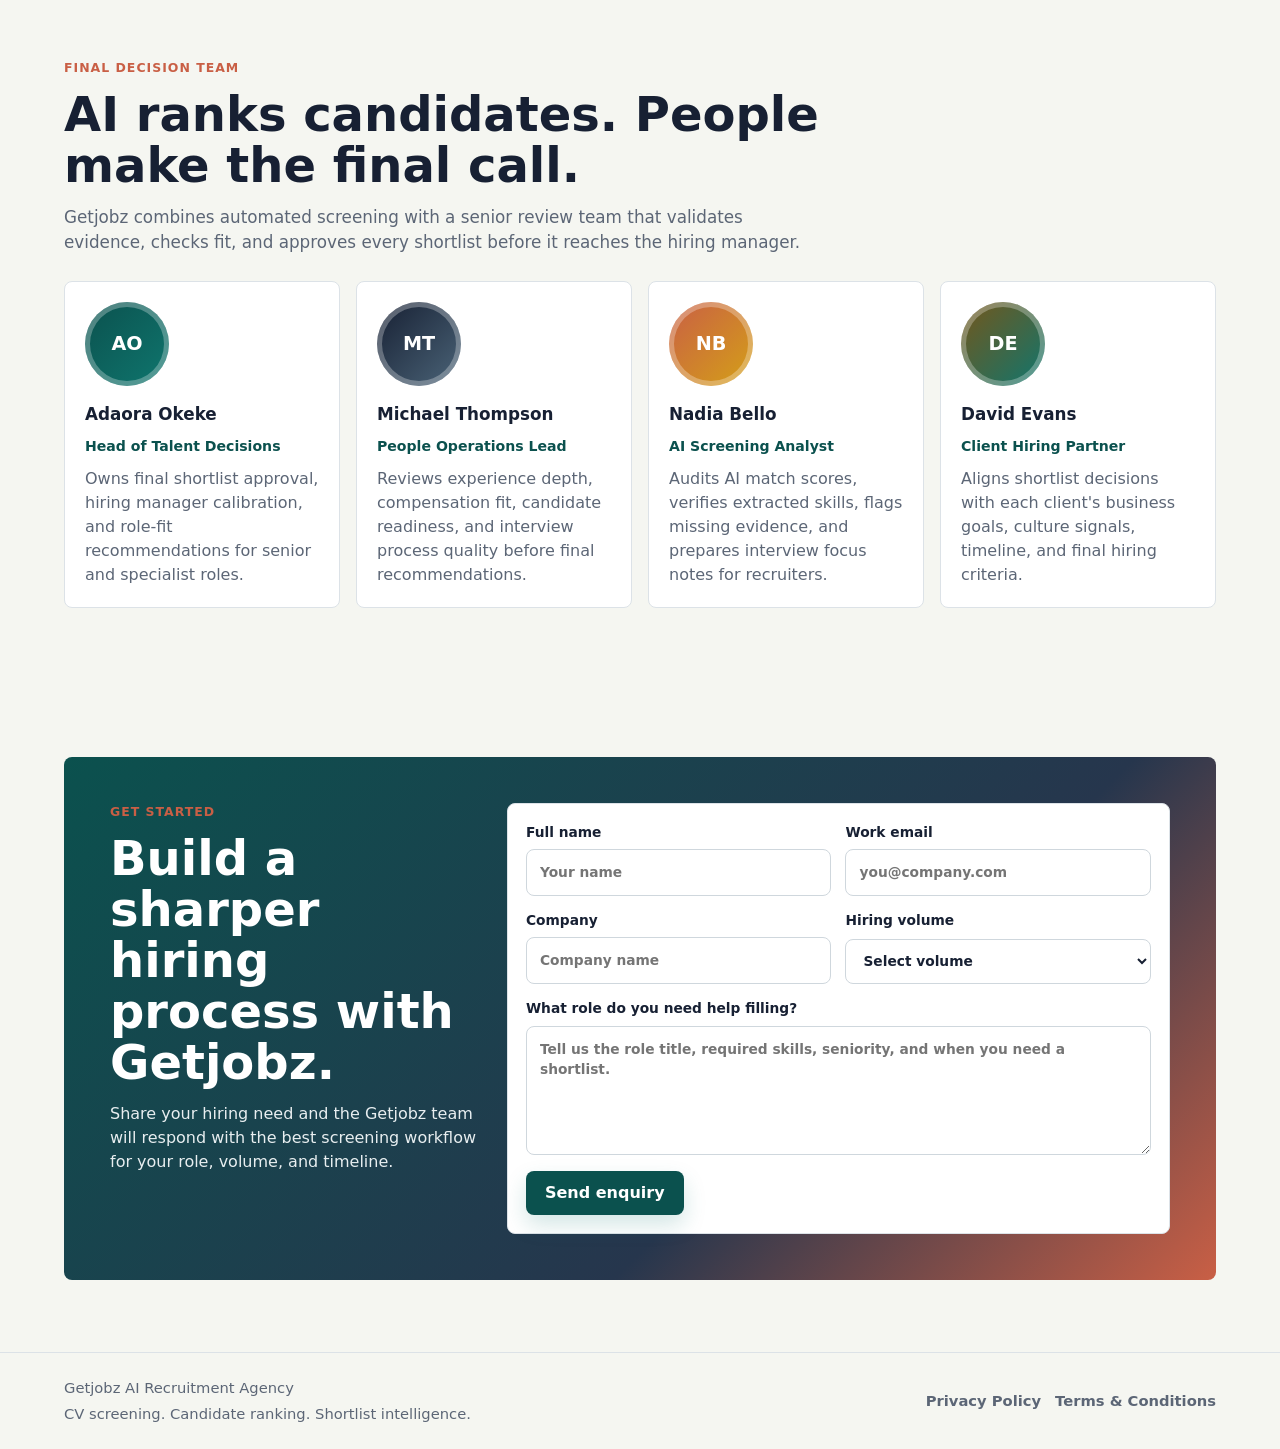
==== commit d7c772ac: "Rename brand to Getjobz" ====
--- a/index.html
+++ b/index.html
@@ -3,18 +3,18 @@
   <head>
     <meta charset="UTF-8" />
     <meta name="viewport" content="width=device-width, initial-scale=1.0" />
-    <title>GetJob | AI Recruitment Agency</title>
+    <title>Getjobz | AI Recruitment Agency</title>
     <meta
       name="description"
-      content="GetJob screens CVs, extracts skills and experience, ranks candidates against job requirements, and gives HR teams a ready shortlist."
+      content="Getjobz screens CVs, extracts skills and experience, ranks candidates against job requirements, and gives HR teams a ready shortlist."
     />
     <link rel="stylesheet" href="styles.css" />
   </head>
   <body>
     <header class="site-header">
-      <a class="brand" href="#top" aria-label="GetJob home">
+      <a class="brand" href="#top" aria-label="Getjobz home">
         <span class="brand-mark">GJ</span>
-        <span>GetJob</span>
+        <span>Getjobz</span>
       </a>
       <nav class="nav-links" aria-label="Primary navigation">
         <a href="#screening">AI Screener</a>
@@ -32,7 +32,7 @@
           <p class="eyebrow">AI Recruitment Agency</p>
           <h1>Screen, rank, and shortlist candidates in minutes.</h1>
           <p class="lead">
-            GetJob turns job requirements and CVs into structured skills,
+            Getjobz turns job requirements and CVs into structured skills,
             experience signals, match scores, and a recruiter-ready shortlist.
           </p>
           <div class="hero-actions">
@@ -140,22 +140,22 @@
 
       <section class="visual-band" id="workflow">
         <div class="visual-copy">
-          <p class="eyebrow">How GetJob Works</p>
+          <p class="eyebrow">How Getjobz Works</p>
           <h2>From job description to confident shortlist.</h2>
           <p>
-            Recruiters define the role once. GetJob extracts candidate
+            Recruiters define the role once. Getjobz extracts candidate
             evidence from CVs, compares it with the requirement profile, then
             presents the most suitable people with clear reasoning.
           </p>
         </div>
         <img
           src="assets/product-dashboard.svg"
-          alt="GetJob product dashboard showing candidate scores and skill matches"
+          alt="Getjobz product dashboard showing candidate scores and skill matches"
           class="dashboard-image"
         />
       </section>
 
-      <section class="step-grid" aria-label="GetJob workflow stages">
+      <section class="step-grid" aria-label="Getjobz workflow stages">
         <article>
           <span class="step-number">01</span>
           <h3>Describe the role</h3>
@@ -195,7 +195,7 @@
           <p class="eyebrow">Agency Services</p>
           <h2>AI speed with recruiter judgment.</h2>
           <p>
-            GetJob supports hiring teams that need more signal from every CV
+            Getjobz supports hiring teams that need more signal from every CV
             without adding manual review hours.
           </p>
         </div>
@@ -267,7 +267,7 @@
           <p class="eyebrow">Final Decision Team</p>
           <h2>AI ranks candidates. People make the final call.</h2>
           <p>
-            GetJob combines automated screening with a senior review team that
+            Getjobz combines automated screening with a senior review team that
             validates evidence, checks fit, and approves every shortlist before
             it reaches the hiring manager.
           </p>
@@ -323,9 +323,9 @@
       <section class="contact-section" id="contact">
         <div class="contact-copy">
           <p class="eyebrow">Get Started</p>
-          <h2>Build a sharper hiring process with GetJob.</h2>
-          <p>
-            Share your hiring need and the GetJob team will respond with the
+          <h2>Build a sharper hiring process with Getjobz.</h2>
+          <p>
+            Share your hiring need and the Getjobz team will respond with the
             best screening workflow for your role, volume, and timeline.
           </p>
         </div>
@@ -374,7 +374,7 @@
 
     <footer class="site-footer">
       <div class="footer-meta">
-        <span>GetJob AI Recruitment Agency</span>
+        <span>Getjobz AI Recruitment Agency</span>
         <span>CV screening. Candidate ranking. Shortlist intelligence.</span>
       </div>
       <nav class="footer-links" aria-label="Footer">
